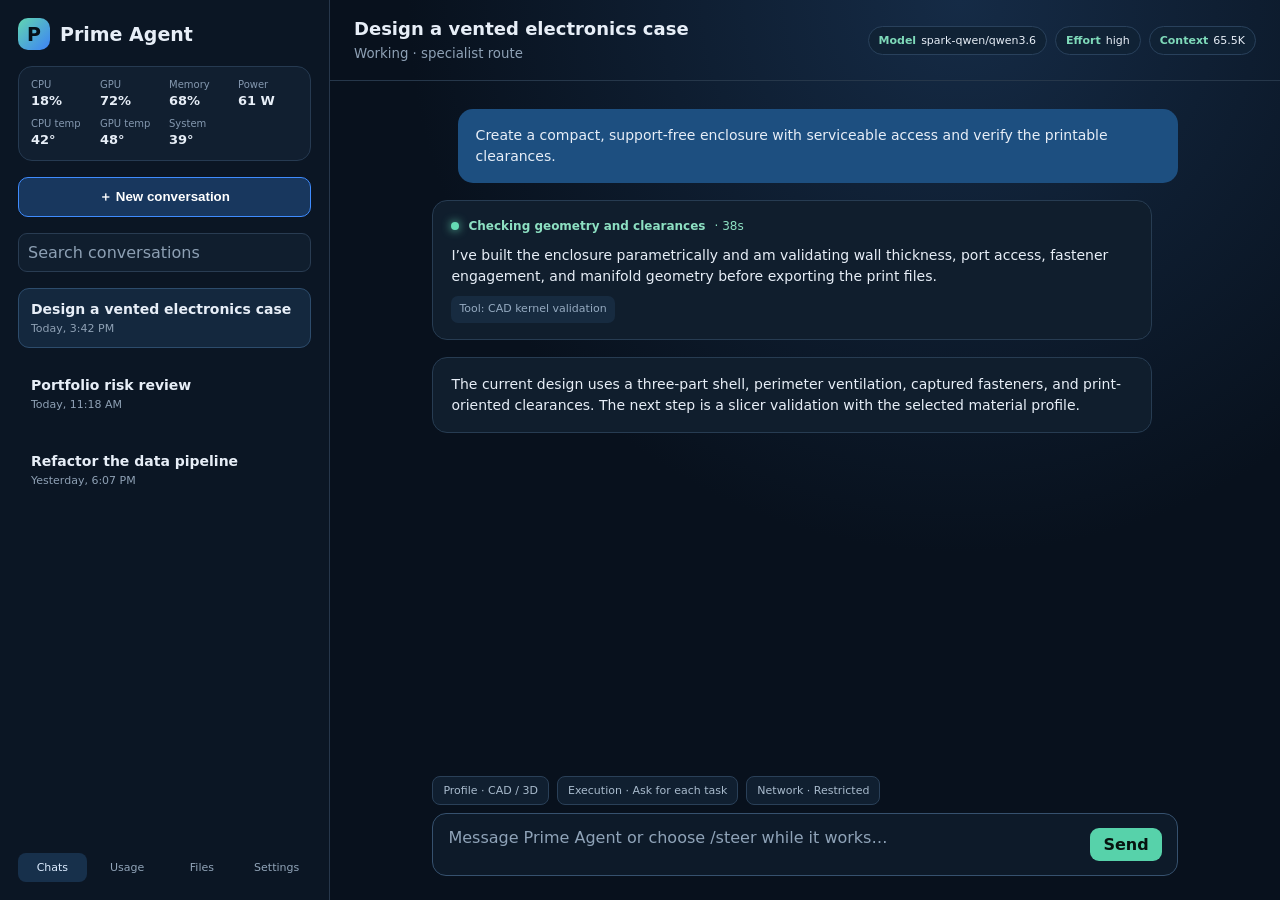
==== docs/sample/index.html @ 58abec90 "release: add portable v0.2.0 installation path" ====
<!doctype html>
<html lang="en">
<head>
<meta charset="utf-8">
<meta name="viewport" content="width=device-width,initial-scale=1">
<title>Prime Agent WebUI sample</title>
<style>
:root{color-scheme:dark;font-family:Inter,ui-sans-serif,system-ui,sans-serif;background:#08111d;color:#e7eef7}*{box-sizing:border-box}body{margin:0;background:radial-gradient(circle at 75% 0,#152b46 0,#08111d 42%);height:100vh;overflow:hidden}.app{display:grid;grid-template-columns:330px 1fr;height:100vh}.side{border-right:1px solid #27374b;background:#0b1624;padding:18px;display:flex;flex-direction:column;gap:16px}.brand{display:flex;align-items:center;gap:10px;font-weight:750;font-size:19px}.logo{display:grid;place-items:center;width:32px;height:32px;border-radius:10px;background:linear-gradient(135deg,#61d6b1,#3d82f6);color:#061019}.monitor{background:#111f30;border:1px solid #263a51;border-radius:14px;padding:12px;display:grid;grid-template-columns:repeat(4,1fr);gap:9px}.metric small{display:block;color:#8498af;font-size:10px}.metric b{font-size:13px}.new{border:1px solid #3f8cff;background:#18375e;color:white;border-radius:10px;padding:10px;font-weight:700}.search{background:#101e2e;border:1px solid #293c52;border-radius:9px;padding:9px;color:#8da0b4}.conversation{padding:12px;border-radius:11px;border:1px solid transparent}.conversation.active{background:#14283e;border-color:#2d4c6c}.conversation b{display:block;font-size:14px}.conversation span{display:block;color:#8fa1b5;font-size:11px;margin-top:5px}.nav{margin-top:auto;display:grid;grid-template-columns:repeat(4,1fr);gap:6px}.nav div{text-align:center;padding:8px 2px;border-radius:8px;color:#91a4b8;font-size:11px}.nav .active{background:#17304b;color:#dcecff}.main{display:grid;grid-template-rows:auto 1fr auto}.top{padding:18px 24px;border-bottom:1px solid #26374a;display:flex;justify-content:space-between;align-items:center}.title h1{font-size:18px;margin:0 0 4px}.title small{color:#8ea1b5}.pills{display:flex;gap:8px}.pill{background:#102235;border:1px solid #29415c;border-radius:999px;padding:7px 10px;font-size:11px}.pill b{color:#7fdaba;margin-right:5px}.messages{padding:28px max(34px,8vw);overflow:hidden}.bubble{max-width:720px;border-radius:15px;padding:16px 18px;line-height:1.5;font-size:14px;margin-bottom:17px}.user{margin-left:auto;background:#1d4f80}.assistant{background:#101e2d;border:1px solid #273c52}.progress{display:flex;align-items:center;gap:9px;color:#8de0c2;font-size:12px;margin-bottom:10px}.dot{width:8px;height:8px;background:#65dbb4;border-radius:50%;box-shadow:0 0 10px #65dbb4}.tool{display:inline-block;margin-top:9px;padding:5px 8px;border-radius:7px;background:#172b40;color:#95aac0;font-size:11px}.composer{padding:18px max(34px,8vw) 24px}.policy{display:flex;gap:8px;margin-bottom:8px}.select{border:1px solid #2a4058;background:#101f30;border-radius:8px;padding:7px 10px;color:#a9bbcd;font-size:11px}.prompt{border:1px solid #36516e;background:#0d1a29;border-radius:14px;padding:14px 15px;color:#8fa3b8;display:flex;justify-content:space-between}.send{background:#57d2aa;color:#07130f;border-radius:9px;padding:7px 13px;font-weight:800}
</style>
</head>
<body><div class="app"><aside class="side"><div class="brand"><span class="logo">P</span>Prime Agent</div><div class="monitor"><div class="metric"><small>CPU</small><b>18%</b></div><div class="metric"><small>GPU</small><b>72%</b></div><div class="metric"><small>Memory</small><b>68%</b></div><div class="metric"><small>Power</small><b>61 W</b></div><div class="metric"><small>CPU temp</small><b>42°</b></div><div class="metric"><small>GPU temp</small><b>48°</b></div><div class="metric"><small>System</small><b>39°</b></div></div><button class="new">＋ New conversation</button><div class="search">Search conversations</div><div class="conversation active"><b>Design a vented electronics case</b><span>Today, 3:42 PM</span></div><div class="conversation"><b>Portfolio risk review</b><span>Today, 11:18 AM</span></div><div class="conversation"><b>Refactor the data pipeline</b><span>Yesterday, 6:07 PM</span></div><div class="nav"><div class="active">Chats</div><div>Usage</div><div>Files</div><div>Settings</div></div></aside><main class="main"><header class="top"><div class="title"><h1>Design a vented electronics case</h1><small>Working · specialist route</small></div><div class="pills"><span class="pill"><b>Model</b>spark-qwen/qwen3.6</span><span class="pill"><b>Effort</b>high</span><span class="pill"><b>Context</b>65.5K</span></div></header><section class="messages"><div class="bubble user">Create a compact, support-free enclosure with serviceable access and verify the printable clearances.</div><div class="bubble assistant"><div class="progress"><span class="dot"></span><strong>Checking geometry and clearances</strong> · 38s</div>I’ve built the enclosure parametrically and am validating wall thickness, port access, fastener engagement, and manifold geometry before exporting the print files.<br><span class="tool">Tool: CAD kernel validation</span></div><div class="bubble assistant">The current design uses a three-part shell, perimeter ventilation, captured fasteners, and print-oriented clearances. The next step is a slicer validation with the selected material profile.</div></section><footer class="composer"><div class="policy"><span class="select">Profile · CAD / 3D</span><span class="select">Execution · Ask for each task</span><span class="select">Network · Restricted</span></div><div class="prompt"><span>Message Prime Agent or choose /steer while it works…</span><span class="send">Send</span></div></footer></main></div></body></html>
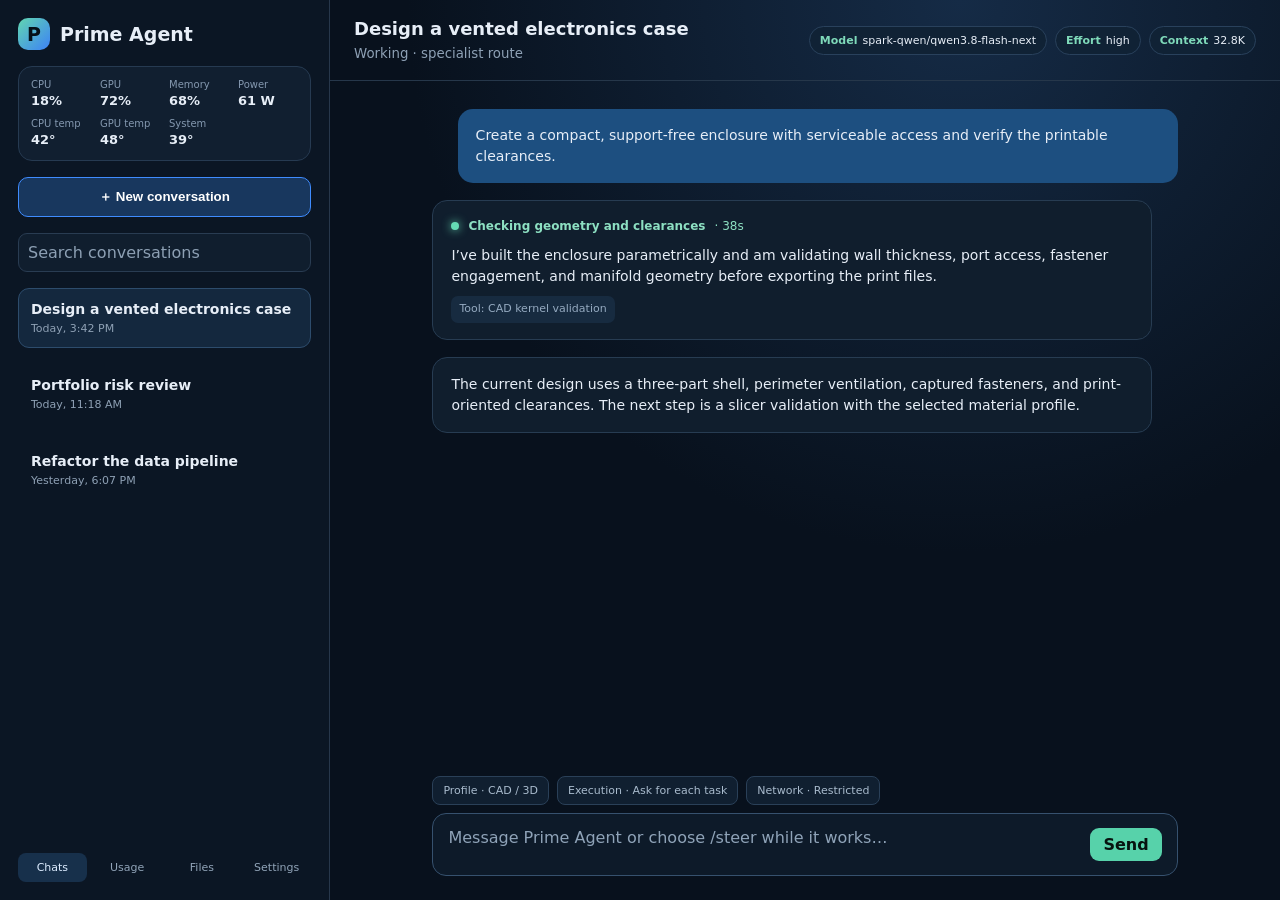
==== commit 8cb7e330: "Prepare OpenShell v0.5.0 release" ====
--- a/docs/sample/index.html
+++ b/docs/sample/index.html
@@ -8,4 +8,4 @@
 :root{color-scheme:dark;font-family:Inter,ui-sans-serif,system-ui,sans-serif;background:#08111d;color:#e7eef7}*{box-sizing:border-box}body{margin:0;background:radial-gradient(circle at 75% 0,#152b46 0,#08111d 42%);height:100vh;overflow:hidden}.app{display:grid;grid-template-columns:330px 1fr;height:100vh}.side{border-right:1px solid #27374b;background:#0b1624;padding:18px;display:flex;flex-direction:column;gap:16px}.brand{display:flex;align-items:center;gap:10px;font-weight:750;font-size:19px}.logo{display:grid;place-items:center;width:32px;height:32px;border-radius:10px;background:linear-gradient(135deg,#61d6b1,#3d82f6);color:#061019}.monitor{background:#111f30;border:1px solid #263a51;border-radius:14px;padding:12px;display:grid;grid-template-columns:repeat(4,1fr);gap:9px}.metric small{display:block;color:#8498af;font-size:10px}.metric b{font-size:13px}.new{border:1px solid #3f8cff;background:#18375e;color:white;border-radius:10px;padding:10px;font-weight:700}.search{background:#101e2e;border:1px solid #293c52;border-radius:9px;padding:9px;color:#8da0b4}.conversation{padding:12px;border-radius:11px;border:1px solid transparent}.conversation.active{background:#14283e;border-color:#2d4c6c}.conversation b{display:block;font-size:14px}.conversation span{display:block;color:#8fa1b5;font-size:11px;margin-top:5px}.nav{margin-top:auto;display:grid;grid-template-columns:repeat(4,1fr);gap:6px}.nav div{text-align:center;padding:8px 2px;border-radius:8px;color:#91a4b8;font-size:11px}.nav .active{background:#17304b;color:#dcecff}.main{display:grid;grid-template-rows:auto 1fr auto}.top{padding:18px 24px;border-bottom:1px solid #26374a;display:flex;justify-content:space-between;align-items:center}.title h1{font-size:18px;margin:0 0 4px}.title small{color:#8ea1b5}.pills{display:flex;gap:8px}.pill{background:#102235;border:1px solid #29415c;border-radius:999px;padding:7px 10px;font-size:11px}.pill b{color:#7fdaba;margin-right:5px}.messages{padding:28px max(34px,8vw);overflow:hidden}.bubble{max-width:720px;border-radius:15px;padding:16px 18px;line-height:1.5;font-size:14px;margin-bottom:17px}.user{margin-left:auto;background:#1d4f80}.assistant{background:#101e2d;border:1px solid #273c52}.progress{display:flex;align-items:center;gap:9px;color:#8de0c2;font-size:12px;margin-bottom:10px}.dot{width:8px;height:8px;background:#65dbb4;border-radius:50%;box-shadow:0 0 10px #65dbb4}.tool{display:inline-block;margin-top:9px;padding:5px 8px;border-radius:7px;background:#172b40;color:#95aac0;font-size:11px}.composer{padding:18px max(34px,8vw) 24px}.policy{display:flex;gap:8px;margin-bottom:8px}.select{border:1px solid #2a4058;background:#101f30;border-radius:8px;padding:7px 10px;color:#a9bbcd;font-size:11px}.prompt{border:1px solid #36516e;background:#0d1a29;border-radius:14px;padding:14px 15px;color:#8fa3b8;display:flex;justify-content:space-between}.send{background:#57d2aa;color:#07130f;border-radius:9px;padding:7px 13px;font-weight:800}
 </style>
 </head>
-<body><div class="app"><aside class="side"><div class="brand"><span class="logo">P</span>Prime Agent</div><div class="monitor"><div class="metric"><small>CPU</small><b>18%</b></div><div class="metric"><small>GPU</small><b>72%</b></div><div class="metric"><small>Memory</small><b>68%</b></div><div class="metric"><small>Power</small><b>61 W</b></div><div class="metric"><small>CPU temp</small><b>42°</b></div><div class="metric"><small>GPU temp</small><b>48°</b></div><div class="metric"><small>System</small><b>39°</b></div></div><button class="new">＋ New conversation</button><div class="search">Search conversations</div><div class="conversation active"><b>Design a vented electronics case</b><span>Today, 3:42 PM</span></div><div class="conversation"><b>Portfolio risk review</b><span>Today, 11:18 AM</span></div><div class="conversation"><b>Refactor the data pipeline</b><span>Yesterday, 6:07 PM</span></div><div class="nav"><div class="active">Chats</div><div>Usage</div><div>Files</div><div>Settings</div></div></aside><main class="main"><header class="top"><div class="title"><h1>Design a vented electronics case</h1><small>Working · specialist route</small></div><div class="pills"><span class="pill"><b>Model</b>spark-qwen/qwen3.6</span><span class="pill"><b>Effort</b>high</span><span class="pill"><b>Context</b>65.5K</span></div></header><section class="messages"><div class="bubble user">Create a compact, support-free enclosure with serviceable access and verify the printable clearances.</div><div class="bubble assistant"><div class="progress"><span class="dot"></span><strong>Checking geometry and clearances</strong> · 38s</div>I’ve built the enclosure parametrically and am validating wall thickness, port access, fastener engagement, and manifold geometry before exporting the print files.<br><span class="tool">Tool: CAD kernel validation</span></div><div class="bubble assistant">The current design uses a three-part shell, perimeter ventilation, captured fasteners, and print-oriented clearances. The next step is a slicer validation with the selected material profile.</div></section><footer class="composer"><div class="policy"><span class="select">Profile · CAD / 3D</span><span class="select">Execution · Ask for each task</span><span class="select">Network · Restricted</span></div><div class="prompt"><span>Message Prime Agent or choose /steer while it works…</span><span class="send">Send</span></div></footer></main></div></body></html>
+<body><div class="app"><aside class="side"><div class="brand"><span class="logo">P</span>Prime Agent</div><div class="monitor"><div class="metric"><small>CPU</small><b>18%</b></div><div class="metric"><small>GPU</small><b>72%</b></div><div class="metric"><small>Memory</small><b>68%</b></div><div class="metric"><small>Power</small><b>61 W</b></div><div class="metric"><small>CPU temp</small><b>42°</b></div><div class="metric"><small>GPU temp</small><b>48°</b></div><div class="metric"><small>System</small><b>39°</b></div></div><button class="new">＋ New conversation</button><div class="search">Search conversations</div><div class="conversation active"><b>Design a vented electronics case</b><span>Today, 3:42 PM</span></div><div class="conversation"><b>Portfolio risk review</b><span>Today, 11:18 AM</span></div><div class="conversation"><b>Refactor the data pipeline</b><span>Yesterday, 6:07 PM</span></div><div class="nav"><div class="active">Chats</div><div>Usage</div><div>Files</div><div>Settings</div></div></aside><main class="main"><header class="top"><div class="title"><h1>Design a vented electronics case</h1><small>Working · specialist route</small></div><div class="pills"><span class="pill"><b>Model</b>spark-qwen/qwen3.8-flash-next</span><span class="pill"><b>Effort</b>high</span><span class="pill"><b>Context</b>32.8K</span></div></header><section class="messages"><div class="bubble user">Create a compact, support-free enclosure with serviceable access and verify the printable clearances.</div><div class="bubble assistant"><div class="progress"><span class="dot"></span><strong>Checking geometry and clearances</strong> · 38s</div>I’ve built the enclosure parametrically and am validating wall thickness, port access, fastener engagement, and manifold geometry before exporting the print files.<br><span class="tool">Tool: CAD kernel validation</span></div><div class="bubble assistant">The current design uses a three-part shell, perimeter ventilation, captured fasteners, and print-oriented clearances. The next step is a slicer validation with the selected material profile.</div></section><footer class="composer"><div class="policy"><span class="select">Profile · CAD / 3D</span><span class="select">Execution · Ask for each task</span><span class="select">Network · Restricted</span></div><div class="prompt"><span>Message Prime Agent or choose /steer while it works…</span><span class="send">Send</span></div></footer></main></div></body></html>
